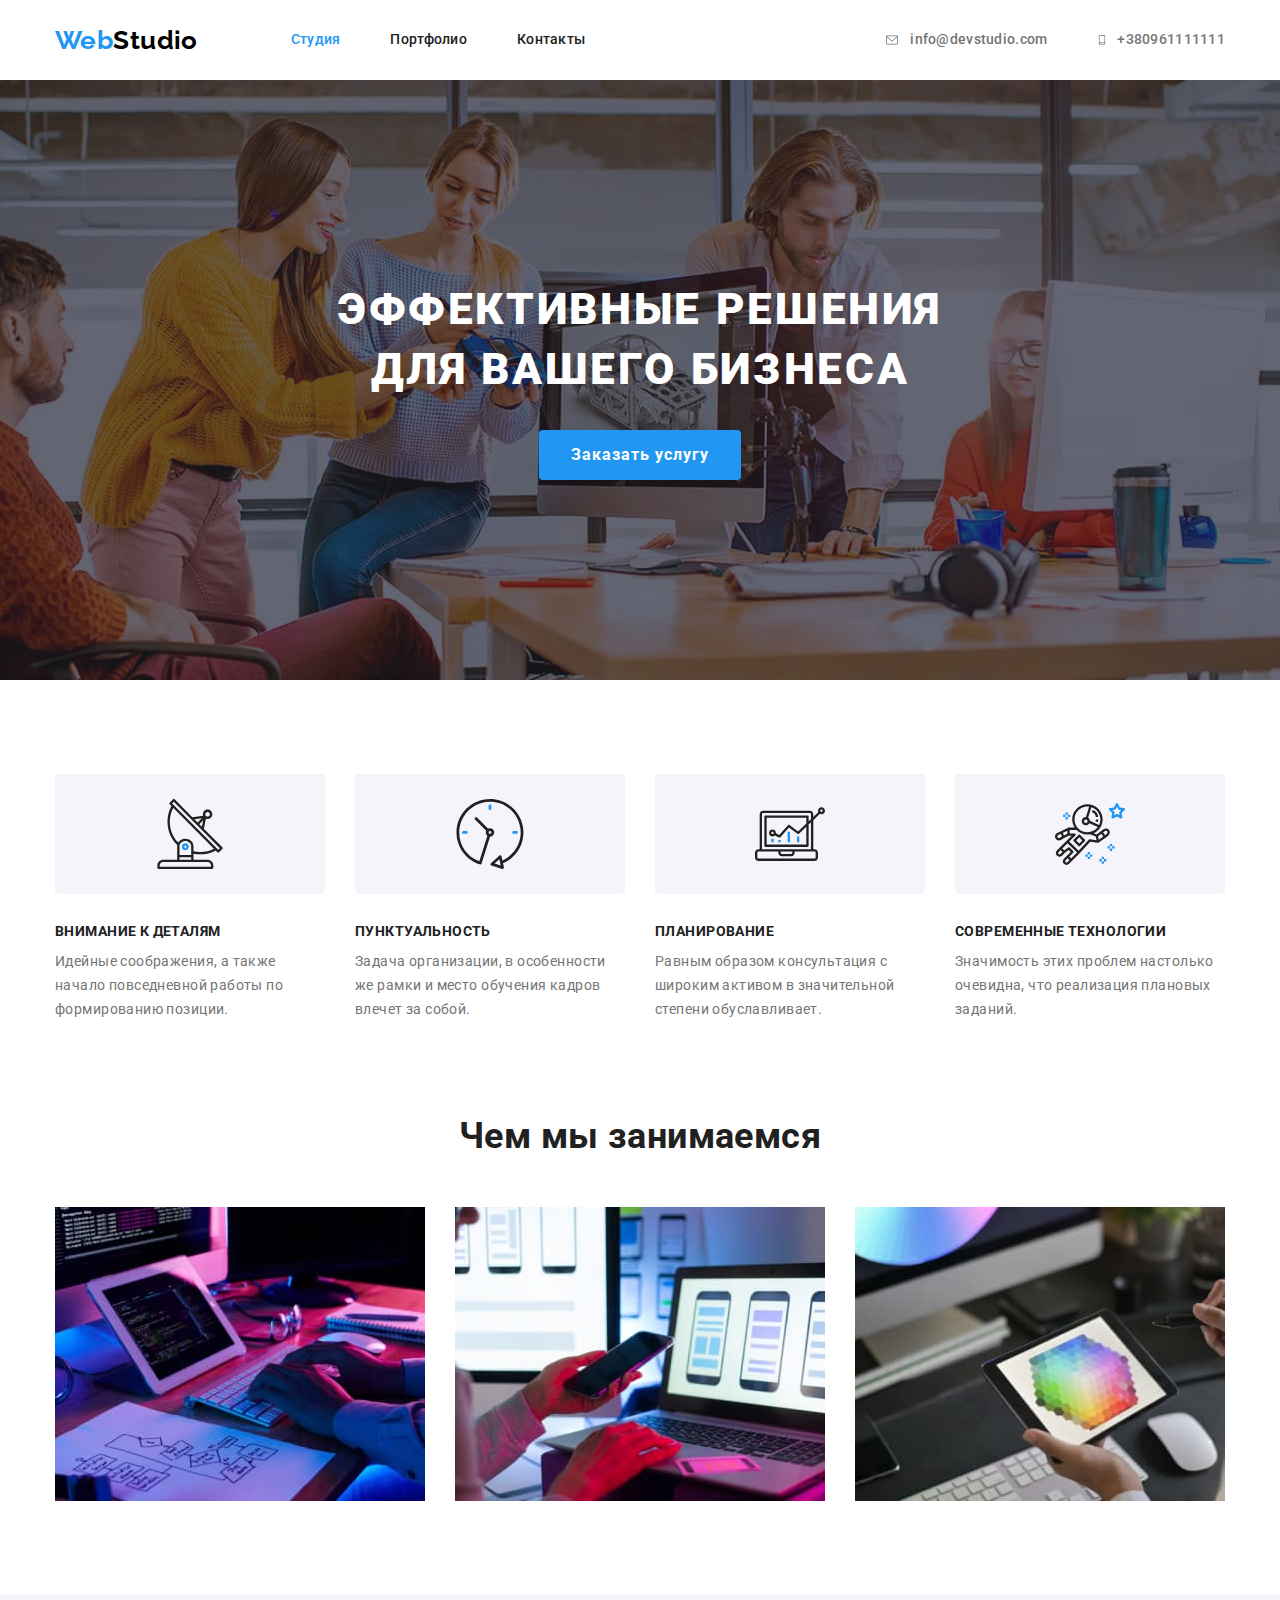
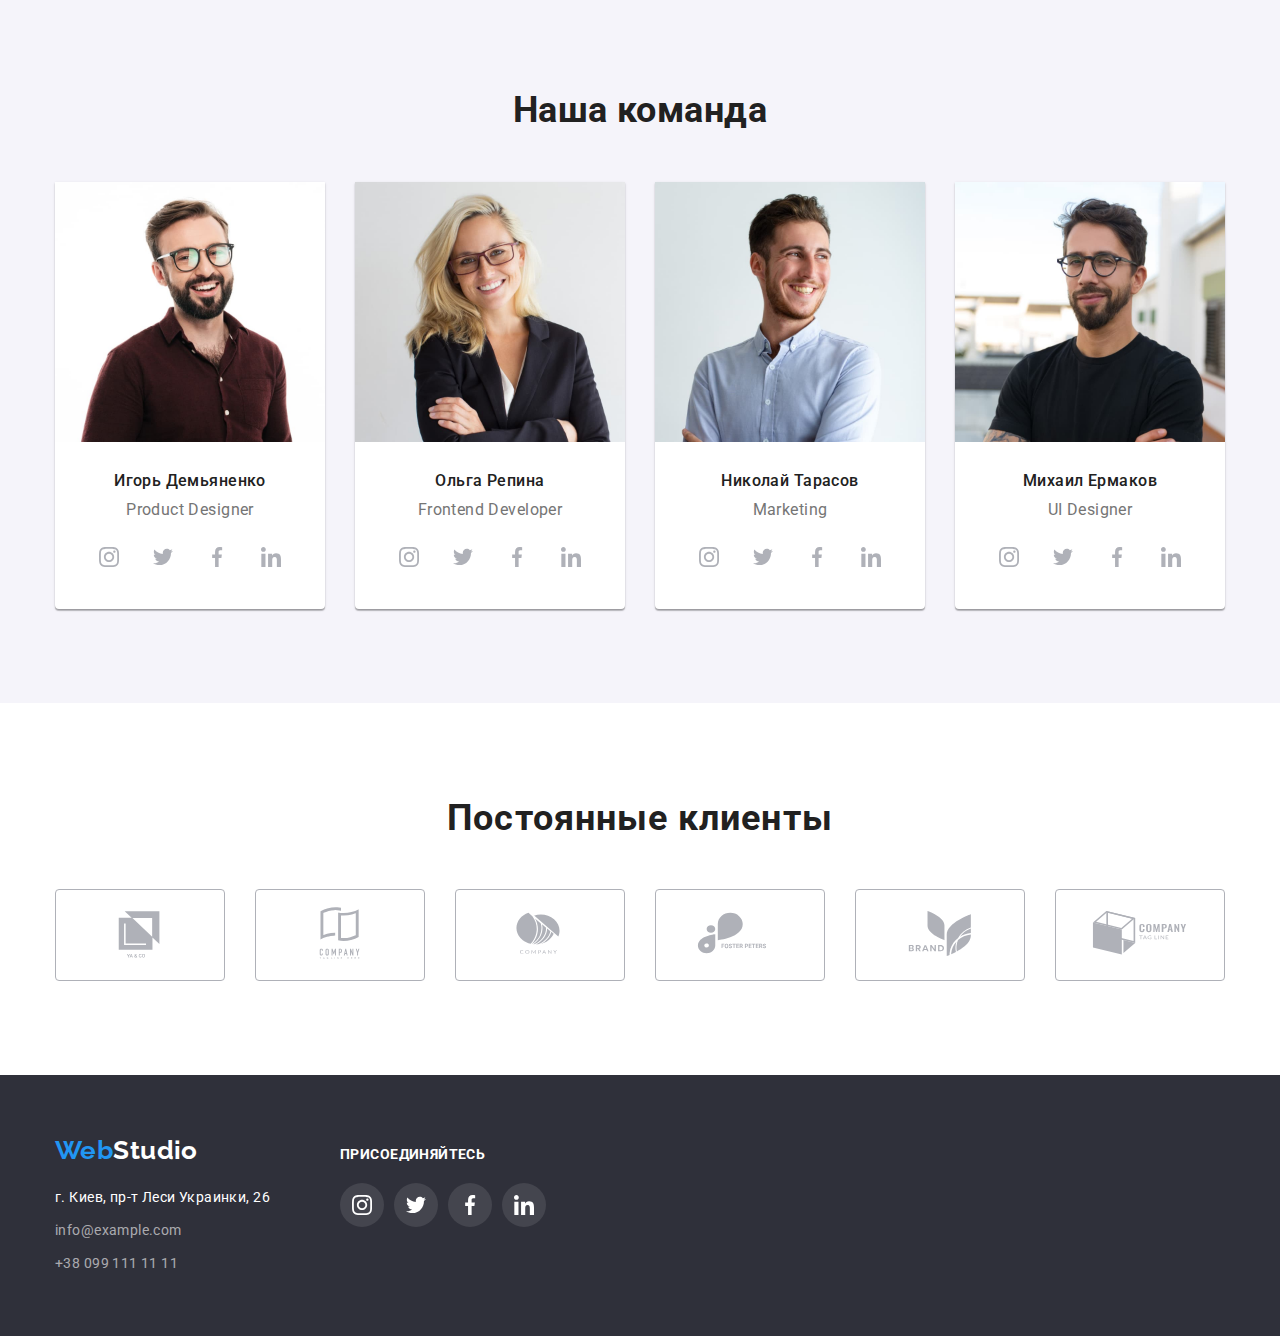
==== index.html @ c9901d90 "add sprite,icons" ====
<!DOCTYPE html>
<html lang="ru">

<head>
  <meta charset="UTF-8" />
  <meta http-equiv="X-UA-Compatible" content="IE=edge" />
  <meta name="viewport" content="width=device-width, initial-scale=1.0" />
  <title>Document</title>
  <link rel="stylesheet"
    href="https://cdnjs.cloudflare.com/ajax/libs/modern-normalize/1.0.0/modern-normalize.min.css" />
  <link rel="stylesheet" href="./styles/styles.css" />
  <link rel="preconnect" href="https://fonts.googleapis.com" />
  <link rel="preconnect" href="https://fonts.gstatic.com" crossorigin />
  <link href="https://fonts.googleapis.com/css2?family=Raleway:wght@700&family=Roboto:wght@400;500;700;900&display=swap"
    rel="stylesheet" />
</head>

<body>
  <header>
    <div class="container flex">
      <nav class="main-nav">
        <a class="logo-accent logo link logo-top" href="./index.html">Web<span class="logo link logo-top">Studio</span>
        </a>
        <ul class="list site-nav">
          <li class="item"><a href="./index.html" class="nav-link link current">Студия</a></li>
          <li class="item"><a href="./portfolio.html" class="nav-link link">Портфолио</a></li>
          <li class="item"><a href="./index.html" class="nav-link link">Контакты</a></li>
        </ul>
      </nav>
      <ul class="list contacts">
        <li class="item"><a href="mailto:info@devstudio.com" class="nav-contact link"> <svg width="16" height="12"
              class="icon-header">
              <use href="./images/symbol-defs.svg#icon-envelope"></use>
            </svg>info@devstudio.com</a></li>
        <li class="item"><a href="tel:+380961111111" class="nav-contact link"> <svg width="10" height="16"
              class="icon-header">
              <use href="./images/symbol-defs.svg#icon-smartphone"></use>
            </svg>+380961111111</a></li>
      </ul>
    </div>
  </header>
  <main>
    <section class="hero section">
      <div class="container">
        <h1 class="hero-title">Эффективные решения для вашего бизнеса</h1>
        <button type="button" class="hero-btn btn">Заказать услугу</button>
      </div>
    </section>
    <section class="features section">
      <div class="container">
        <h2 class="visually-hidden">Наши преимущества</h2>
        <ul class="list features-list">
          <li class="features-item">
            <div class="features-icon">
              <svg width="70" height="70">
                <use href="./images/symbol-defs.svg#icon-antenna">
                </use>
              </svg>
            </div>
            <h3 class="features-title">Внимание к деталям</h3>
            <p class="features-text">
              Идейные соображения, а также начало повседневной работы по
              формированию позиции.
            </p>
          </li>
          <li class="features-item">
            <div class="features-icon">
              <svg width="70" height="70">
                <use href="./images/symbol-defs.svg#icon-clock">
                </use>
              </svg>
            </div>
            <h3 class="features-title">Пунктуальность</h3>
            <p class="features-text">
              Задача организации, в особенности же рамки и место обучения кадров
              влечет за собой.
            </p>
          </li>
          <li class="features-item">
            <div class="features-icon">
              <svg width="70" height="70">
                <use href="./images/symbol-defs.svg#icon-diagram">
                </use>
              </svg>
            </div>
            <h3 class="features-title">Планирование</h3>
            <p class="features-text">
              Равным образом консультация с широким активом в значительной степени
              обуславливает.
            </p>
          </li>
          <li class="features-item">
            <div class="features-icon">
              <svg width="70" height="70">
                <use href="./images/symbol-defs.svg#icon-astronaut">
                </use>
              </svg>
            </div>
            <h3 class="features-title">Современные технологии</h3>
            <p class="features-text">
              Значимость этих проблем настолько очевидна, что реализация плановых
              заданий.
            </p>
          </li>
        </ul>
      </div>
    </section>
    <section class="activities">
      <div class="container">
        <h2 class="activities-title">Чем мы занимаемся</h2>
        <ul class="list activities-list">
          <li class="activities-item">
            <img src="./images/img-1.jpg" alt="Верстка и дизайн" width="370" class="activities-img" />
          </li>
          <li class="activities-item"><img src="./images/img-2.jpg" alt="Мобильная разработка" width="370"
              class="activities-img" /></li>
          <li class="activities-item"><img src="./images/img-3.jpg" alt="Цветовая палитра на планшете" width="370"
              class="activities-img" />
          </li>
        </ul>
      </div>
    </section>
    <section class="team section">
      <div class="container">
        <h2 class="team-title">Наша команда</h2>
        <ul class="list team-list">
          <li class="team-item"><img src="./images/man1.jpg" alt="Игорь Демьяненко" width="270" />
            <div class="team-desc">
              <h3 class="team-member">Игорь Демьяненко</h3>
              <p lang="en" class="team-text">Product Designer</p>
              <ul class="team-soc-list list">
                <li class="team-soc-icon">
                  <a href="" class="team-soc-link"><svg class="icon-team" width="20" height="20">
                      <use href="./images/symbol-defs.svg#icon-instagram"></use>
                    </svg></a>
                </li>
                <li class="team-soc-icon">
                  <a href="" class="team-soc-link"><svg class="icon-team" width="20" height="20">
                      <use href="./images/symbol-defs.svg#icon-twitter"></use>
                    </svg></a>
                </li>
                <li class="team-soc-icon">
                  <a href="" class="team-soc-link"><svg class="icon-team" width="20" height="20">
                      <use href="./images/symbol-defs.svg#icon-facebook"></use>
                    </svg></a>
                </li>
                <li class="team-soc-icon">
                  <a href="" class="team-soc-link"><svg class="icon-team" width="20" height="20">
                      <use href="./images/symbol-defs.svg#icon-linkedin"></use>
                    </svg></a>
              </ul>
            </div>
          </li>
          <li class="team-item"><img src="./images/woman.jpg" alt="Ольга Репина" width="270" />
            <div class="team-desc">
              <h3 class="team-member">Ольга Репина</h3>
              <p lang="en" class="team-text">Frontend Developer</p>
              <ul class="team-soc-list list">
                <li class="team-soc-icon">
                  <a href="" class="team-soc-link"><svg class="icon-team" width="20" height="20">
                      <use href="./images/symbol-defs.svg#icon-instagram"></use>
                    </svg></a>
                </li>
                <li class="team-soc-icon">
                  <a href="" class="team-soc-link"><svg class="icon-team" width="20" height="20">
                      <use href="./images/symbol-defs.svg#icon-twitter"></use>
                    </svg></a>
                </li>
                <li class="team-soc-icon">
                  <a href="" class="team-soc-link"><svg class="icon-team" width="20" height="20">
                      <use href="./images/symbol-defs.svg#icon-facebook"></use>
                    </svg></a>
                </li>
                <li class="team-soc-icon">
                  <a href="" class="team-soc-link"><svg class="icon-team" width="20" height="20">
                      <use href="./images/symbol-defs.svg#icon-linkedin"></use>
                    </svg></a>
              </ul>
            </div>
          </li>
          <li class="team-item"><img src="./images/man2.jpg" alt="Николай Тарасов" width="270" />
            <div class="team-desc">
              <h3 class="team-member">Николай Тарасов</h3>
              <p lang="en" class="team-text">Marketing</p>
              <ul class="team-soc-list list">
                <li class="team-soc-icon">
                  <a href="" class="team-soc-link"><svg class="icon-team" width="20" height="20">
                      <use href="./images/symbol-defs.svg#icon-instagram"></use>
                    </svg></a>
                </li>
                <li class="team-soc-icon">
                  <a href="" class="team-soc-link"><svg class="icon-team" width="20" height="20">
                      <use href="./images/symbol-defs.svg#icon-twitter"></use>
                    </svg></a>
                </li>
                <li class="team-soc-icon">
                  <a href="" class="team-soc-link"><svg class="icon-team" width="20" height="20">
                      <use href="./images/symbol-defs.svg#icon-facebook"></use>
                    </svg></a>
                </li>
                <li class="team-soc-icon">
                  <a href="" class="team-soc-link"><svg class="icon-team" width="20" height="20">
                      <use href="./images/symbol-defs.svg#icon-linkedin"></use>
                    </svg></a>
              </ul>
            </div>
          </li>
          <li class="team-item"><img src="./images/man3.jpg" alt="Михаил Ермаков" width="270" />
            <div class="team-desc">
              <h3 class="team-member">Михаил Ермаков</h3>
              <p lang="en" class="team-text">UI Designer</p>
              <ul class="team-soc-list list">
                <li class="team-soc-icon">
                  <a href="" class="team-soc-link"><svg class="icon-team" width="20" height="20">
                      <use href="./images/symbol-defs.svg#icon-instagram"></use>
                    </svg></a>
                </li>
                <li class="team-soc-icon">
                  <a href="" class="team-soc-link"><svg class="icon-team" width="20" height="20">
                      <use href="./images/symbol-defs.svg#icon-twitter"></use>
                    </svg></a>
                </li>
                <li class="team-soc-icon">
                  <a href="" class="team-soc-link"><svg class="icon-team" width="20" height="20">
                      <use href="./images/symbol-defs.svg#icon-facebook"></use>
                    </svg></a>
                </li>
                <li class="team-soc-icon">
                  <a href="" class="team-soc-link"><svg class="icon-team" width="20" height="20">
                      <use href="./images/symbol-defs.svg#icon-linkedin"></use>
                    </svg></a>
              </ul>
            </div>
      </div>
      </li>
      </ul>
      </div>
    </section>
    <section class="section-clients">
      <div class="container clients">
        <h2 class="clients-title">Постоянные клиенты</h2>
        <ul class="clients-list list">
          <li class="clients-item"><a href="" class="clients-link-icon"><svg class="icon-clients" width="106px"
                height="60px">
                <use href="./images/symbol-defs.svg#icon-logo-1"></use>
              </svg></a></li>
          <li class="clients-item"><a href="" class="clients-link-icon"><svg class="icon-clients" width="106px"
                height="60px">
                <use href="./images/symbol-defs.svg#icon-logo-2"></use>
              </svg></a></li>
          <li class="clients-item"><a href="" class="clients-link-icon"><svg class="icon-clients" width="106px"
                height="60px">
                <use href="./images/symbol-defs.svg#icon-logo-3"></use>
              </svg></a></li>
          <li class="clients-item"><a href="" class="clients-link-icon"><svg class="icon-clients" width="106px"
                height="60px">
                <use href="./images/symbol-defs.svg#icon-logo-4"></use>
              </svg></a></li>
          <li class="clients-item"><a href="" class="clients-link-icon"><svg class="icon-clients" width="106px"
                height="60px">
                <use href="./images/symbol-defs.svg#icon-logo-5"></use>
              </svg></a></li>
          <li class="clients-item"><a href="" class="clients-link-icon"><svg class="icon-clients" width="106px"
                height="60px">
                <use href="./images/symbol-defs.svg#icon-logo-6"></use>
              </svg></a></li>
      </div>


      </ul>
    </section>
  </main>
  <footer class="footer">
    <div class="container">
      <div class="address-section">
        <a href="./index.html" lang="en" class="logo-footer link">Web<span class="footer-logo">Studio</span></a>
        <address>
          <ul class="list">
            <li class="list-item">
              <a href="https://goo.gl/maps/A3jN7ZT46rbYVK1a7" target="_blank" rel="noopener nofollow noreferrer"
                class="maps link">г. Киев, пр-т Леси Украинки, 26</a>
            </li>
            <li class="list-item">
              <a href="mailto:info@example.com" class="link-footer link">info@example.com</a>
            </li>
            <li class="list-item">
              <a href="tel:+380991111111" class="link-footer link">+38 099 111 11 11</a>
            </li>
          </ul>
        </address>
      </div>
      <div class="join-section">
        <p class="join-text">присоединяйтесь</p>
        <ul class="footer-soc-list list">
          <li class="footer-soc-icon">
            <a href="" class="footer-soc-link">
              <svg class="icon-footer" width="20" height="20">
                <use href="./images/symbol-defs.svg#icon-instagram"></use>
              </svg>
            </a>
          </li>
          <li class="footer-soc-icon">
            <a href="" class="footer-soc-link">
              <svg class="icon-footer" width="20" height="20">
                <use href="./images/symbol-defs.svg#icon-twitter"></use>
              </svg>
            </a>
          </li>
          <li class="footer-soc-icon">
            <a href="" class="footer-soc-link">
              <svg class="icon-footer" width="20" height="20">
                <use href="./images/symbol-defs.svg#icon-facebook"></use>
              </svg>
            </a>
          </li>
          <li class="footer-soc-icon">
            <a href="" class="footer-soc-link">
              <svg class="icon-footer" width="20" height="20">
                <use href="./images/symbol-defs.svg#icon-linkedin"></use>
              </svg>
            </a>
          </li>
        </ul>
      </div>
    </div>
  </footer>
</body>

</html>
---- styles/styles.css ----
:root {
  --title-text-color: #212121;
  --btn-text-color: #212121;
  --action-text-color: #2196f3;
  --main-text-color: #757575;
  --accent-color: #2196f3;
  --background: #2f303a;
  --background-btn-color: #f5f4fa;
  --hero-text-color: #ffffff;
  --icon-color: #afb1b8;
}
body {
  font-family: 'Roboto', sans-serif;
  color: var(--main-text-color);
  background-color: #ffffff;
  font-size: 14px;
  letter-spacing: 0.03em;
}
p,
h1,
h2,
h3,
h4,
h5,
h6 {
  margin: 0;
}
img {
  display: block;
  max-width: 100%;
  height: auto;
}
address {
  font-style: normal;
}
.section {
  padding-top: 94px;
  padding-bottom: 94px;
}
.container {
  width: 1200px;
  margin: 0 auto;
  padding: 0 15px;
}
.link {
  text-decoration: none;
}
.list {
  padding: 0;
  margin: 0;
  list-style: none;
}
.btn {
  cursor: pointer;
  display: inline-block;
  text-align: center;
  border-radius: 4px;
  border: none;
}
/* --------HEADER-------- */
.container.flex {
  display: flex;
}
.logo {
  display: inline-block;

  font-family: 'Raleway', sans-serif;
  font-weight: 700;
  font-size: 26px;
  line-height: 1.19;
  color: #000000;
}
.logo-accent {
  color: var(--accent-color);
}
.header {
  border-bottom: 1px solid #ececec;
}
.main-nav {
  display: flex;
  align-items: center;
}
.site-nav {
  display: flex;
  margin-left: 93px;
}
.site-nav .item:not(:last-child) {
  margin-right: 50px;
}
.nav-link,
.nav-contact {
  display: flex;
  padding-top: 32px;
  padding-bottom: 32px;
  align-items: center;

  color: #212121;

  font-weight: 500;
  font-size: 14px;
  line-height: 1.14;
  letter-spacing: 0.02em;
}
.nav-contact {
  color: #757575;
}
.icon-header {
  margin-right: 10px;
  fill: currentColor;
}
.icon-header:hover {
  color: var(--accent-color);
}
.nav-link:hover,
.nav-link:focus,
.nav-contact:hover,
.nav-contact:focus {
  color: var(--action-text-color);
}
.current {
  color: var(--action-text-color);
}
.contacts {
  display: flex;
  margin-left: auto;
}
.contacts .item:not(:last-child) {
  margin-right: 50px;
}

/* --------BODY-HERO-------- */
.hero {
  padding-top: 200px;
  padding-bottom: 200px;

  background-color: var(--background);
  background-image: linear-gradient(to right, rgba(47, 48, 58, 0.4), rgba(47, 48, 58, 0.4)),
    url(../images/hero-background.jpg);
  background-repeat: no-repeat;
  background-position: center;
  background-size: cover;
  text-align: center;
}
.hero-title {
  margin: 0 auto 30px auto;
  width: 696px;

  color: var(--hero-text-color);

  font-weight: 900;
  font-size: 44px;
  line-height: 1.36;
  letter-spacing: 0.06em;
  text-transform: uppercase;
}
.hero-btn {
  min-width: 200px;
  padding: 10px 32px;

  color: var(--hero-text-color);
  background-color: var(--accent-color);

  font-family: inherit;
  font-weight: 700;
  font-size: 16px;
  line-height: 1.88;
  letter-spacing: 0.06em;
}
.hero-btn:hover,
.hero-btn:focus {
  background-color: #188ce8;
}
/* --------BODY-FEATURES-------- */
.visually-hidden {
  position: absolute;
  width: 1px;
  height: 1px;
  margin: -1px;
  border: 0;
  padding: 0;

  white-space: nowrap;
  clip-path: inset(100%);
  clip: rect(0 0 0 0);
  overflow: hidden;
}
.features-icon {
  display: flex;
  justify-content: center;
  align-items: center;
  margin-bottom: 30px;
  background-color: var(--background-btn-color);
  width: 270px;
  height: 120px;
  border-radius: 4px;
}

.features-title {
  margin-bottom: 10px;

  color: var(--title-text-color);

  font-size: 14px;
  line-height: 1.14;
  text-transform: uppercase;
}
.features-text {
  font-size: 14px;
  line-height: 1.71;
  color: var(--main-text-color);
}
.features-list {
  display: flex;
}
.features-item {
  width: 270px;
}
.features-item:not(:last-child) {
  margin-right: 30px;
}
/* --------BODY-ACTIVITIES-------- */
.activities {
  padding-bottom: 94px;
}
.activities-title {
  margin-bottom: 50px;

  color: var(--title-text-color);

  font-size: 36px;
  line-height: 1.16;
  text-align: center;
}
.activities-list {
  display: flex;
}
.activities-item:not(:last-child) {
  margin-right: 30px;
}
/* --------BODY-TEAM-------- */
.team {
  background-color: #f5f4fa;
}
.team-title {
  margin-bottom: 50px;

  color: var(--title-text-color);

  font-size: 36px;
  line-height: 1.18;
  text-align: center;
}
.team-member {
  margin-bottom: 10px;

  color: var(--title-text-color);

  font-weight: 500;
  font-size: 16px;
  line-height: 1.18;
}
.team-text {
  color: var(--main-text-color);

  font-size: 16px;
  line-height: 1.18;
  margin-bottom: 16px;
}
.team-desc {
  padding-top: 30px;
  padding-bottom: 30px;

  width: 270px;
  text-align: center;
}
.team-list {
  display: flex;
}
.team-item:not(:last-child) {
  margin-right: 30px;
}
.team-item {
  background-color: var(--hero-text-color);
  box-shadow: 0px 1px 3px rgba(0, 0, 0, 0.12), 0px 1px 1px rgba(0, 0, 0, 0.14),
    0px 2px 1px rgba(0, 0, 0, 0.2);

  border-radius: 0px 0px 4px 4px;
}
.team-soc-list {
  display: flex;
  justify-content: center;
}
.team-soc-icon:not(:last-child) {
  margin-right: 10px;
}
.team-soc-link {
  display: flex;
  align-items: center;
  justify-content: center;

  color: var(--icon-color);

  width: 44px;
  height: 44px;
  border-radius: 50%;
}
.icon-team {
  fill: currentColor;
}
.team-soc-link:hover,
.team-soc-link:focus {
  color: var(--background-btn-color);
  background-color: var(--accent-color);
}
/* --------CLIENTS-------- */
.section-clients {
  padding-top: 94px;
  padding-bottom: 94px;
}
.clients-title {
  margin-bottom: 50px;

  color: var(--title-text-color);

  font-size: 36px;
  line-height: 42px;
  text-align: center;
  letter-spacing: 0.03em;
}
.clients-list {
  display: flex;
  justify-content: center;
}
.icon-clients {
  fill: currentColor;
}
.clients-item {
  display: flex;
  align-items: center;
  justify-content: center;
  color: #afb1b8;
  width: 170px;
  height: 92px;
  border: 1px solid #afb1b8;
  border-radius: 4px;
}
.clients-item:not(:last-child) {
  margin-right: 30px;
}
.clients-item:hover,
.clients-item:focus {
  border-color: var(--accent-color);
  color: var(--accent-color);
}
/* --------FOOTER-------- */
.footer {
  padding-top: 60px;
  padding-bottom: 60px;

  background-color: var(--background);
}
.footer > .container {
  display: flex;
  align-items: baseline;
}
.logo-footer {
  display: inline-block;
  margin-bottom: 20px;

  color: var(--accent-color);

  font-family: 'Raleway';
  font-weight: 700;
  font-size: 26px;
  line-height: 1.19;
}
.footer-logo {
  color: var(--hero-text-color);
}

.maps {
  color: var(--hero-text-color);

  line-height: 1.71;
  font-style: normal;
}
.maps:hover,
.maps:focus {
  color: var(--accent-color);
}
.link-footer {
  color: rgba(255, 255, 255, 0.6);

  line-height: 1.71;
  font-style: normal;
}
.link-footer:hover,
.link-footer:focus {
  color: var(--accent-color);
}
.list-item:not(:last-child) {
  margin-bottom: 9px;
}
/* --------FOOTER-JOIN-------- */
.join-section {
  margin-left: 70px;
}
.join-text {
  margin-bottom: 20px;

  color: var(--hero-text-color);

  font-weight: 700;
  font-size: 14px;
  line-height: 1.14;
  letter-spacing: 0.03em;
  text-transform: uppercase;
}
.footer-soc-list {
  display: flex;
  justify-content: center;
}
.footer-soc-icon:not(:last-child) {
  margin-right: 10px;
}
.footer-soc-link {
  display: flex;
  align-items: center;
  justify-content: center;

  color: var(--hero-text-color);
  background-color: rgba(255, 255, 255, 0.1);

  width: 44px;
  height: 44px;
  border-radius: 50%;
}
.icon-footer {
  fill: currentColor;
}
.footer-soc-link:hover,
.footer-soc-link:focus {
  background-color: var(--accent-color);
}
/* --------PRODUCTS-------- */
.filter-btn {
  padding: 6px 22px;

  color: var(--btn-text-color);
  background-color: var(--background-btn-color);

  font-family: inherit;
  font-weight: 500;
  font-size: 16px;
  line-height: 1.62;
  letter-spacing: 0.03em;
  min-width: 73px;
}
.filter-btn:hover,
.filter-btn:focus {
  color: var(--hero-text-color);
  background-color: var(--accent-color);
}
.btn-list {
  display: flex;
  justify-content: center;
  margin-bottom: 50px;
}
.btn-item:not(:last-child) {
  margin-right: 8px;
}
.card-list {
  display: flex;
  flex-wrap: wrap;
}
.card-item {
  margin-right: 30px;
  margin-bottom: 30px;

  width: 370px;
}
.card-item:nth-child(3n) {
  margin-right: 0;
}
.card-item:nth-last-child(-n + 3) {
  margin-bottom: 0;
}
.card-desc {
  padding: 20px 24px 20px 24px;
  border: 1px solid #eeeeee;
  border-top: none;
}
.card-title {
  margin-bottom: 4px;

  color: var(--title-text-color);

  font-size: 18px;
  line-height: 2;
  letter-spacing: 0.06em;
}
.card-text {
  color: var(--main-text-color);

  font-size: 16px;
  line-height: 1.88;
}
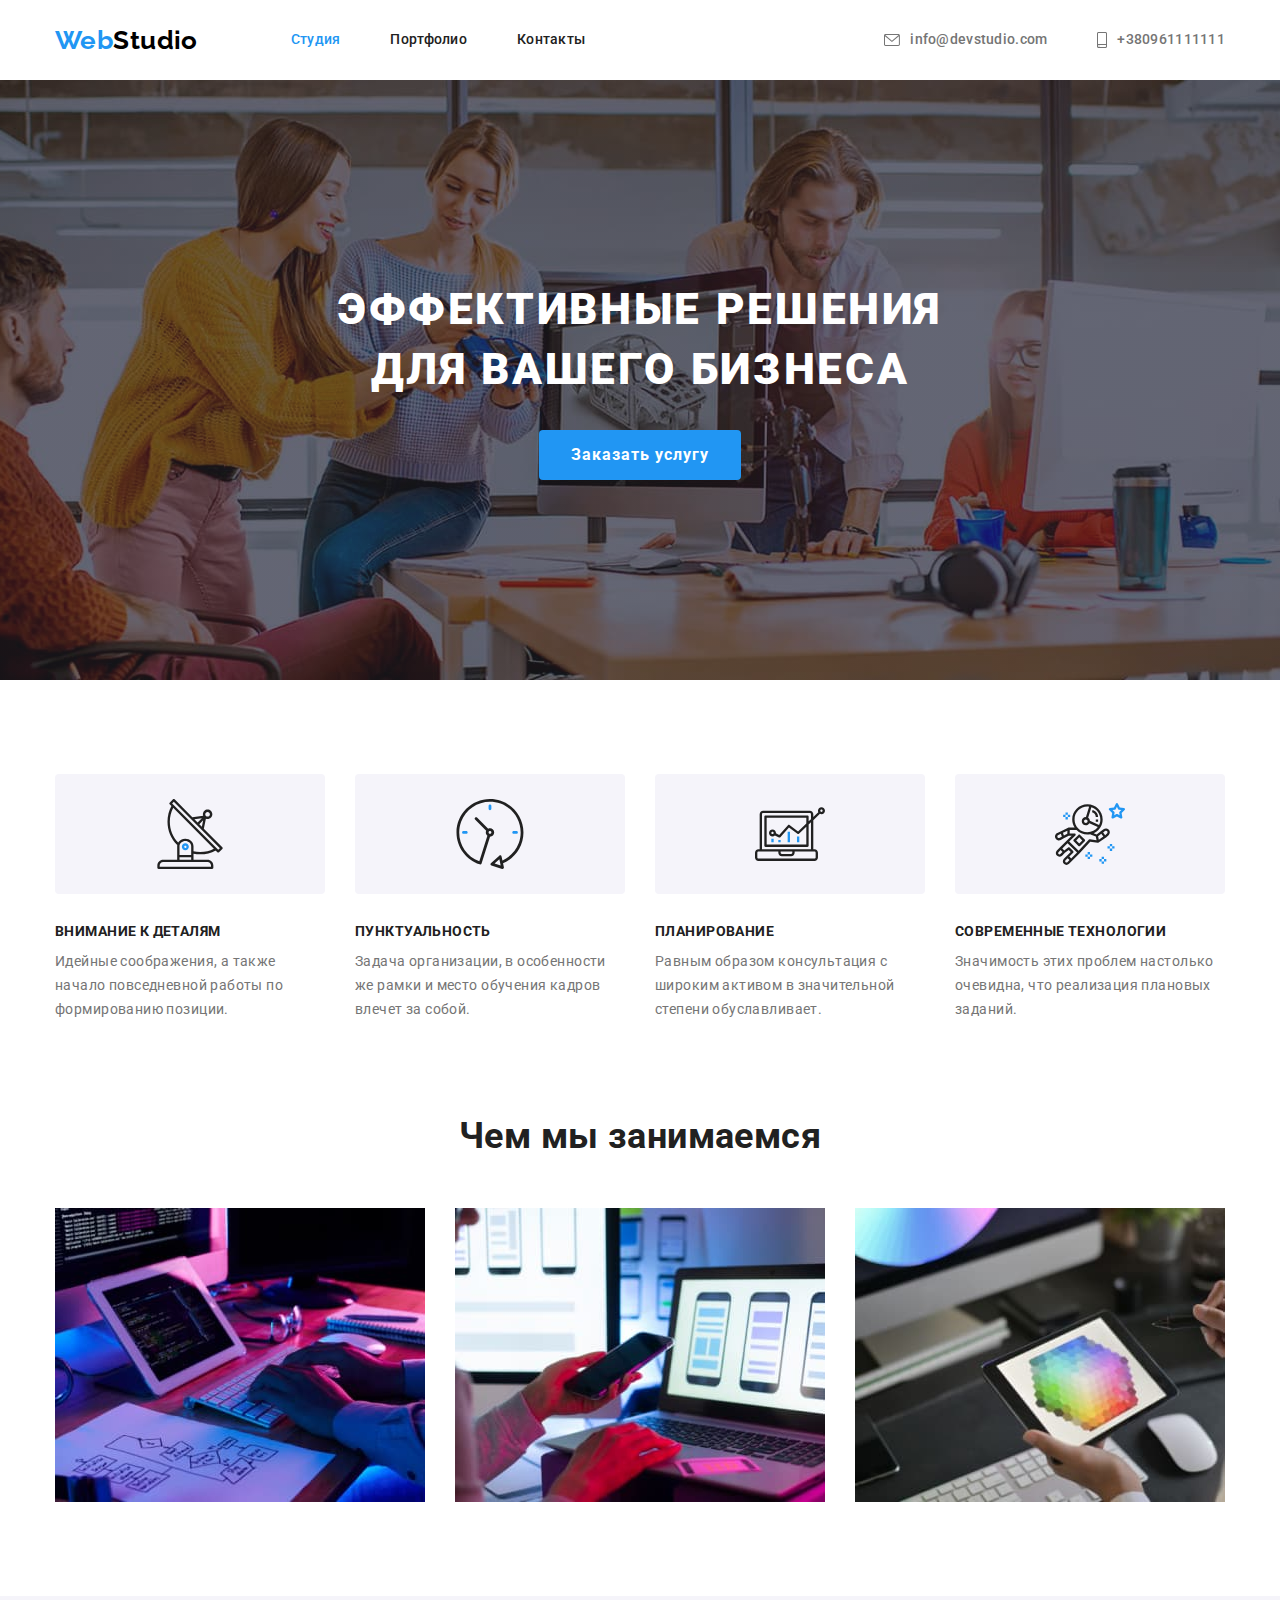
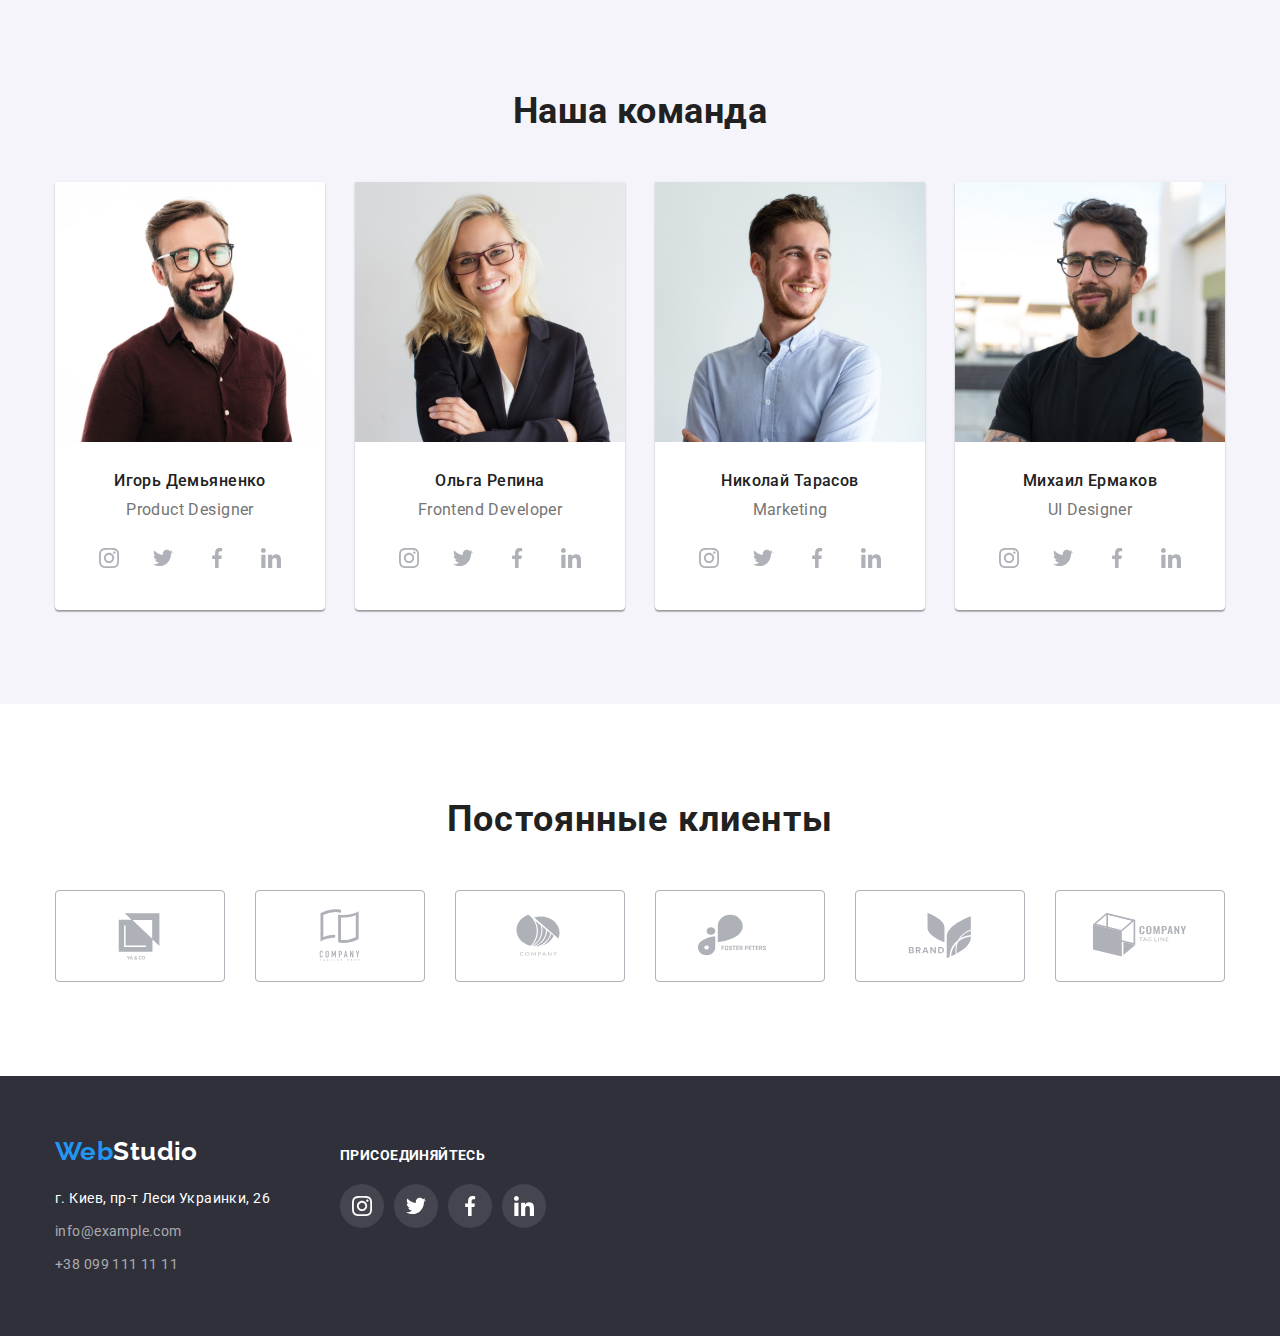
==== commit 4a0243c6: "add fixes" ====
--- a/index.html
+++ b/index.html
@@ -40,7 +40,7 @@
     </div>
   </header>
   <main>
-    <section class="hero section">
+    <section class="hero">
       <div class="container">
         <h1 class="hero-title">Эффективные решения для вашего бизнеса</h1>
         <button type="button" class="hero-btn btn">Заказать услугу</button>
--- a/styles/styles.css
+++ b/styles/styles.css
@@ -102,7 +102,7 @@
   letter-spacing: 0.02em;
 }
 .nav-contact {
-  color: #757575;
+  color: var(--main-text-color);
 }
 .icon-header {
   margin-right: 10px;
@@ -140,6 +140,9 @@
   background-position: center;
   background-size: cover;
   text-align: center;
+  max-width: 1600px;
+  height: 600px;
+  margin: 0 auto;
 }
 .hero-title {
   margin: 0 auto 30px auto;
@@ -331,10 +334,13 @@
   display: flex;
   justify-content: center;
 }
+.clients-item:not(:last-child) {
+  margin-right: 30px;
+}
 .icon-clients {
   fill: currentColor;
 }
-.clients-item {
+.clients-link-icon {
   display: flex;
   align-items: center;
   justify-content: center;
@@ -344,11 +350,9 @@
   border: 1px solid #afb1b8;
   border-radius: 4px;
 }
-.clients-item:not(:last-child) {
-  margin-right: 30px;
-}
-.clients-item:hover,
-.clients-item:focus {
+
+.clients-link-icon:hover,
+.clients-link-icon:focus {
   border-color: var(--accent-color);
   color: var(--accent-color);
 }
@@ -460,6 +464,8 @@
 .filter-btn:focus {
   color: var(--hero-text-color);
   background-color: var(--accent-color);
+  box-shadow: 0px 3px 1px rgba(0, 0, 0, 0.1), 0px 1px 2px rgba(0, 0, 0, 0.08),
+    0px 2px 2px rgba(0, 0, 0, 0.12);
 }
 .btn-list {
   display: flex;
@@ -484,6 +490,11 @@
 }
 .card-item:nth-last-child(-n + 3) {
   margin-bottom: 0;
+}
+.card-item:hover,
+.card-item:focus {
+  box-shadow: 0px 1px 1px rgba(0, 0, 0, 0.12), 0px 4px 4px rgba(0, 0, 0, 0.06),
+    1px 4px 6px rgba(0, 0, 0, 0.16);
 }
 .card-desc {
   padding: 20px 24px 20px 24px;
